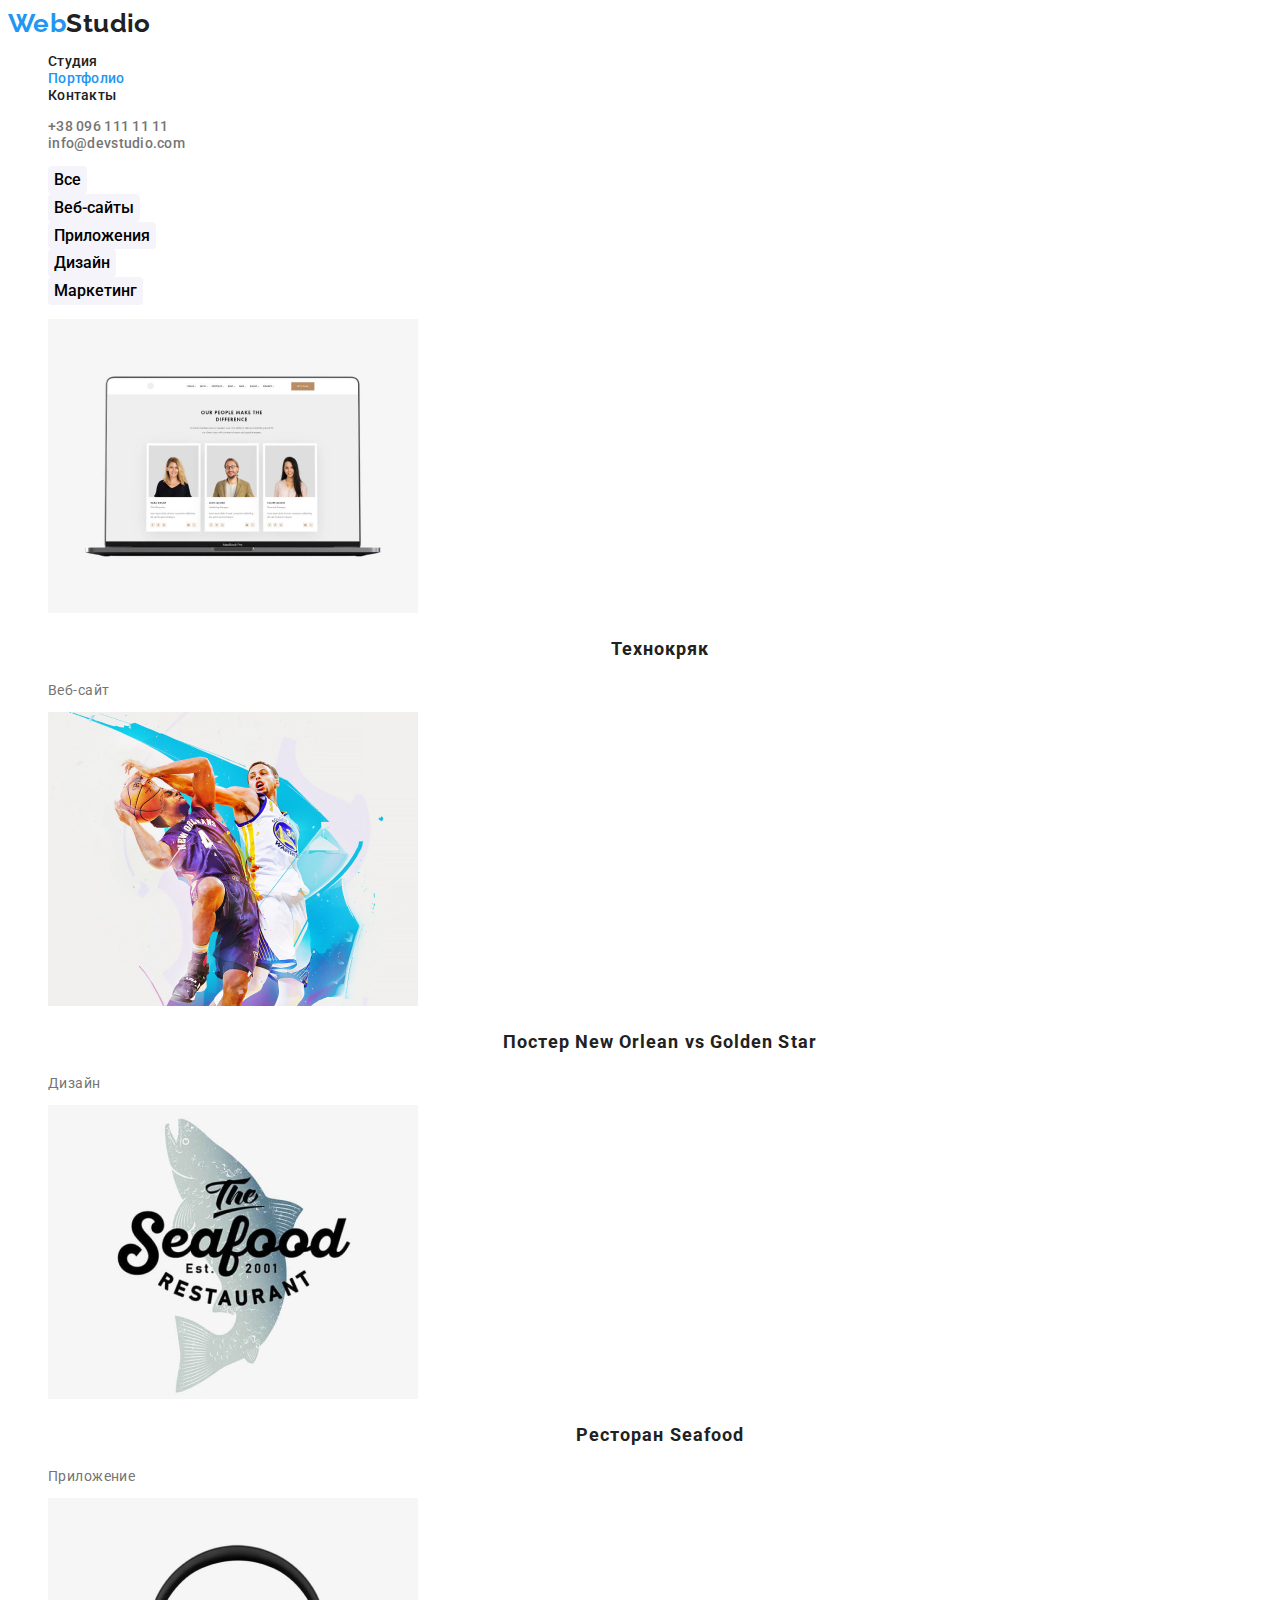
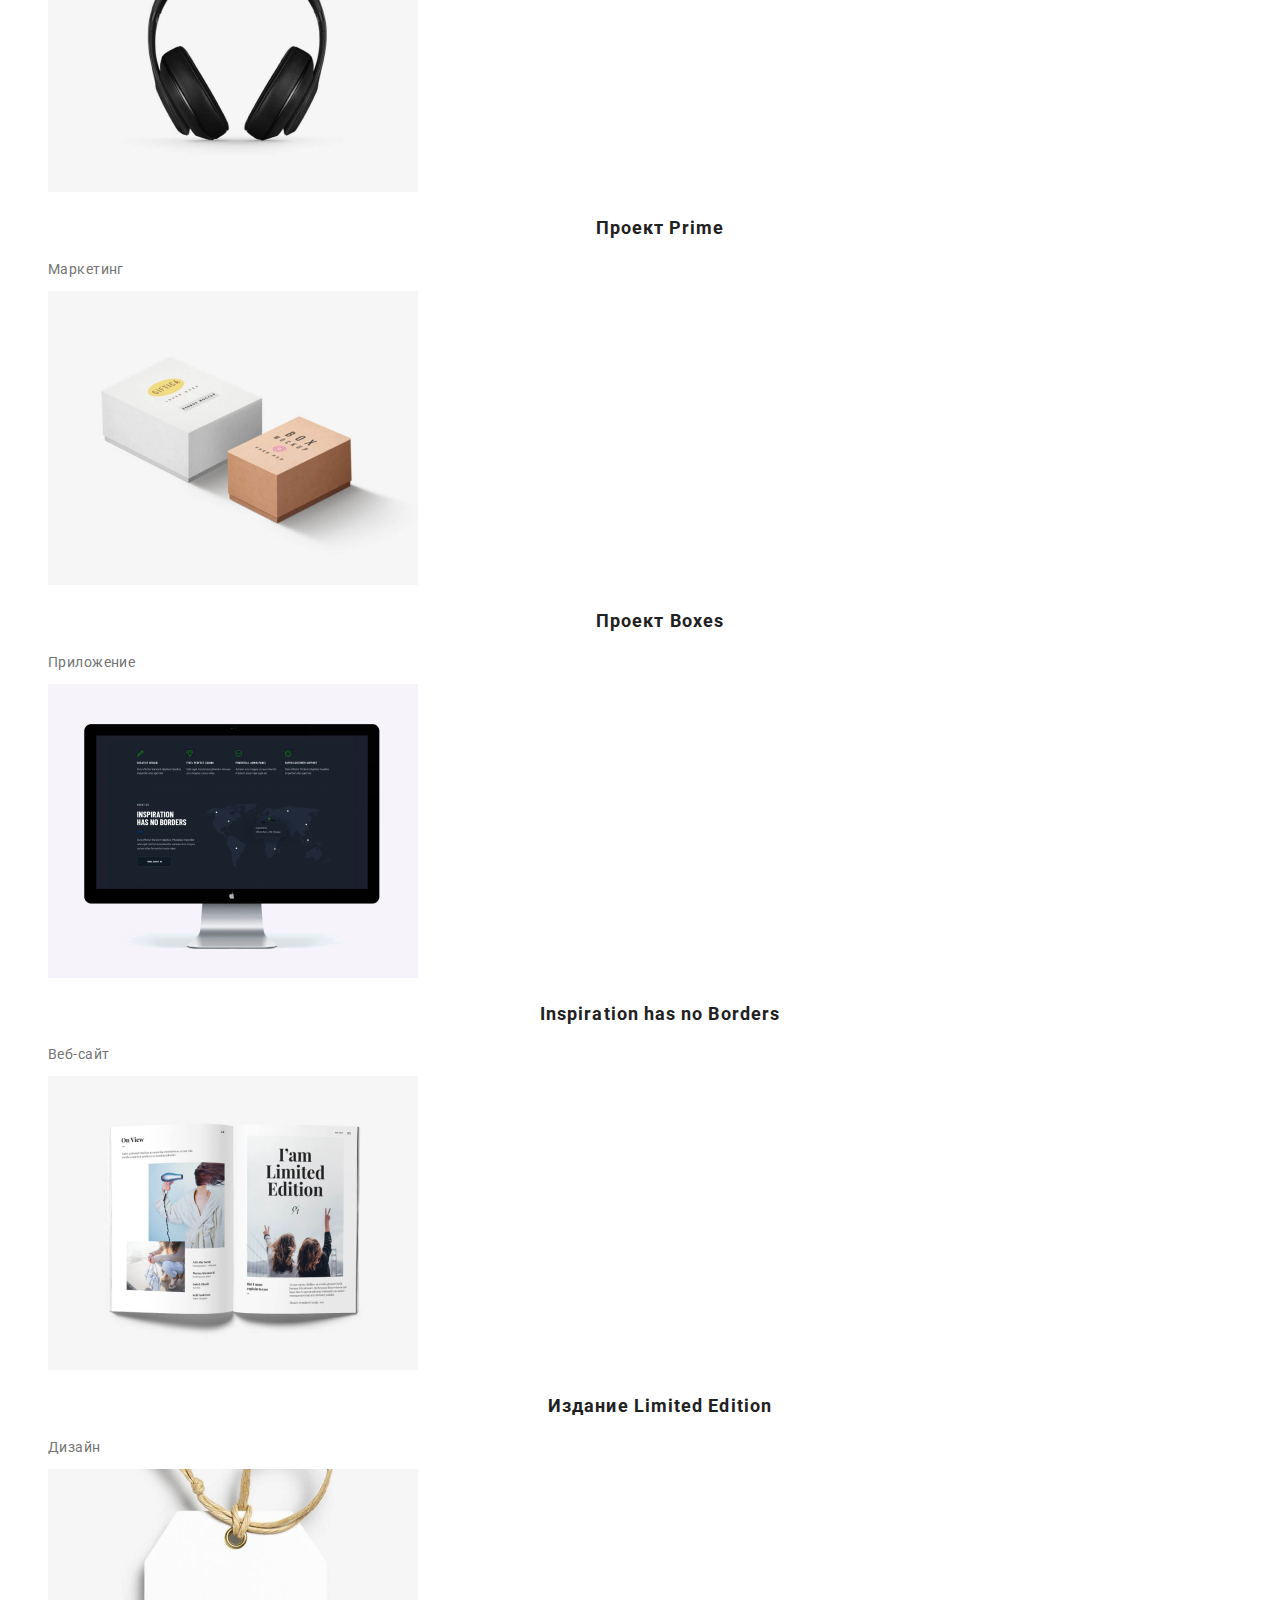
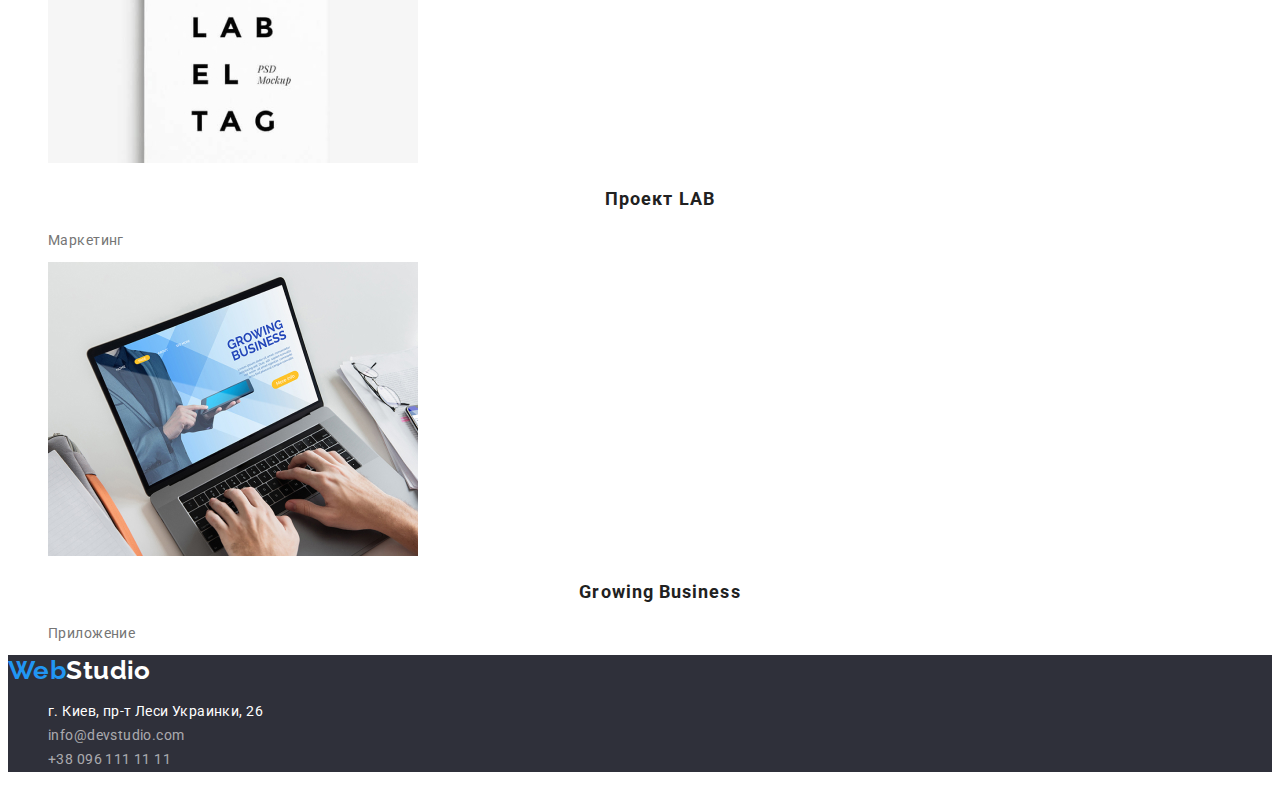
==== portfolio.html @ 49f85896 "предыдущее домашнее задание" ====
<!DOCTYPE html>
<html lang="ru">

<head>
    <meta charset="UTF-8">
    <meta name="viewport" content="width=device-width, initial-scale=1.0">
    <title>WebStudio</title>
    <link rel="stylesheet" href="https://cdnjs.cloudflare.com/ajax/libs/modern-normalize/1.0.0/modern-normalize.min.css"
        integrity="sha512-ISS7cAi1PEhQ8jnbJpJZMd29NlhNj4AWYyLOSp2CE/CsHxTCu+r+t0D2yoJudVrd0/8fTVPUVDzY5Tvli75u/g=="
        crossorigin="anonymous" />
    <link rel="preconnect" href="https://fonts.gstatic.com">
    <link
        href="https://fonts.googleapis.com/css2?family=Raleway:wght@700&family=Roboto:wght@400;500;700;900&display=swap"
        rel="stylesheet">
    <link rel="stylesheet" href="./css/style.css">
  </head>

<body>
    <!-- Шапка сайта  -->
    <header>
        <nav>
            <a class="logo link" href="./index.html"><span class="accent">Web</span>Studio</a>
            <ul class="site-nav list">
                <li><a class="link" href="./index.html">Студия</a></li>
                <li><a class="current link" href="./portfolio.html">Портфолио</a></li>
                <li><a class="link" href="">Контакты</a></li>
            </ul>
        </nav>
        <ul class=" site-nav list contacts">
            <li>
                <a class="link" href="tel:+380961111111">+38 096 111 11 11</a>
            </li>
            <li>
                <a class="link" href="mailto:info@devstudio.com">info@devstudio.com</a>
            </li>
        </ul>
    </header>
    <main>
        <!-- Портфолио -->
        <section>
             <!-- Фильтры -->
            <ul class="list">
                <li><button class="filter" type="button">Все</button></li>
                <li><button class="filter" type="button">Веб-сайты</button></li>
                <li><button class="filter" type="button">Приложения</button></li>
                <li><button class="filter" type="button">Дизайн</button></li>
                <li><button class="filter" type="button">Маркетинг</button></li>
            </ul>

            <!-- <h1>Наши работы</h1> -->
            <ul class="portfolio list">
                <li>
                    <img src="./images/img(1).jpg" alt="Изображение сайта">
                    <h2 class="portfolio title">Технокряк</h2>
                    <p>Веб-сайт</p>
                </li>
                <li>
                    <img src="./images/img(2).jpg" alt="Постер">
                    <h2 class="portfolio title">Постер New Orlean vs Golden Star</h2>
                    <p>Дизайн</p>
                </li>
                <li>
                    <img src="./images/img(3).jpg" alt="Логотип ресторана">
                    <h2 class="portfolio title">Ресторан Seafood</h2>
                    <p>Приложение</p>
                </li>
                <li>
                    <img src="./images/img(4).jpg" alt="Наушники">
                    <h2 class="portfolio title">Проект Prime</h2>
                    <p>Маркетинг</p>
                </li>
                <li>
                    <img src="./images/img(5).jpg" alt="Коробки">
                    <h2 class="portfolio title">Проект Boxes</h2>
                    <p>Приложение</p>
                </li>
                <li>
                    <img src="./images/img(6).jpg" alt="Монитор">
                    <h2 class="portfolio title">Inspiration has no Borders</h2>
                    <p>Веб-сайт</p>
                </li>
                <li>
                    <img src="./images/img(7).jpg" alt="Журнал">
                    <h2 class="portfolio title">Издание Limited Edition</h2>
                    <p>Дизайн</p>
                </li>
                <li>
                    <img src="./images/img(8).jpg" alt="Бирка">
                    <h2 class="portfolio title">Проект LAB</h2>
                    <p>Маркетинг</p>
                </li>
                <li>
                    <img src="./images/img(9).jpg" alt="Ноутбук">
                    <h2 class="portfolio title">Growing Business</h2>
                    <p>Приложение</p>
                </li>
            </ul>
        </section>

    </main>
    <!-- Подвал сайта -->
    <footer class="footer">
        <a class="logo link footer" href="index.html"><span class="accent">Web</span>Studio</a>
        <ul class="footer list contacts">
            <li>
                <address>г. Киев, пр-т Леси Украинки, 26</address>
            </li>
            <li>
                <a class="link" href="mailto:info@devstudio.com">info@devstudio.com</a>
            </li>
            <li>
                <a class="link" href="tel:+380961111111">+38 096 111 11 11</a>
            </li>
        </ul>
    </footer>
</body>

</html>
---- css/style.css ----
:root {
  --primary-text-color: #757575;
  --title-text-color: #212121;
  --accent-color: #2196f3;
  --primary-bg-color: #ffffff;
  --secondary-bg-color: #f5f4fa;
  --accent-bg-color: #2f303a;
  --primary-font-family: 'Roboto', sans-serif;
  --logo-font-family: 'Raleway', sans-serif;
}

body {
  color: var(--primary-text-color);
  background-color: var(--primary-bg-color);
  font-family: var(--primary-font-family);
  font-weight: 400;
  font-size: 14px;
  letter-spacing: 0.03em;
}

h1 {
  font-weight: 900;
  font-size: 44px;
  line-height: 1.36;
  text-align: center;
  letter-spacing: 0.06em;
  text-transform: uppercase;

  color: var(--secondary-bg-color);
}

h2 {
  font-weight: 700;
  font-size: 36px;
  line-height: 1.16;
  text-align: center;
  color: var(--title-text-color);
}

.link {
  text-decoration: none;
}

.list {
  list-style: none;
}

/* logo */

.logo {
  font-family: var(--logo-font-family);
  font-weight: 700;
  font-size: 26px;
  line-height: 1.19;
  color: var(--title-text-color);
}

.accent {
  color: var(--accent-color);
}

/* site-nav */

.site-nav .link {
  font-weight: 500;
  font-size: 14px;
  line-height: 1.14;
  letter-spacing: 0.02em;
  color: var(--title-text-color);
}

.site-nav .link:hover,
.site-nav .link:focus {
  color: var(--accent-color);
}

.current.link {
  color: var(--accent-color);
}

.contacts .link {
  color: inherit;
}

/* hero */

.hero {
  background-color: var(--accent-bg-color);
}

/* button */

.button {
  width: 200px;
  height: 50px;

  font-weight: 700;
  font-size: 16px;
  line-height: 1.87;
  text-align: center;
  align-items: center;
  letter-spacing: 0.06em;
  color: var(--secondary-bg-color);

  background: var(--accent-color);
  box-shadow: 0px 4px 4px rgba(0, 0, 0, 0.15);
  border-radius: 4px;
}

/* features */

.features {
  line-height: 1.71;
}

/* .features .description {
} */

.features .title {
  font-size: inherit;
  font-weight: 700;
  line-height: 1.14;
  text-transform: uppercase;
  color: var(--title-text-color);
}

/* team */

.team {
  background-color: var(--secondary-bg-color);
  font-size: 16px;
  line-height: 1.18;
  text-align: center;
}

.team.title {
  font-weight: 500;
  color: var(--title-text-color);
}

/* footer */

.footer {
  background-color: var(--accent-bg-color);
  color: var(--primary-bg-color);
}

.footer .contacts {
  line-height: 1.71;
  color: rgba(255, 255, 255, 0.6);
}

address {
  font-style: inherit;
  color: var(--primary-bg-color);
}

.filter {
  font-family: Roboto;
  font-weight: 500;
  font-size: 16px;
  line-height: 1.62;
  text-align: center;

  color: var(-title-text-color);

  background-color: var(--secondary-bg-color);
  border-radius: 4px;

  border: none;
}

.filter:hover,
.filter:focus {
  color: var(--primary-bg-color);
  background: var(--accent-color);
}

.portfolio.title {
  font-weight: 700;
  font-size: 18px;
  line-height: 2;
  letter-spacing: 0.06em;
  color: var(--title-text-color);
}

.portfolio.descriotion {
  font-size: 16px;
  line-height: 1.87;
}
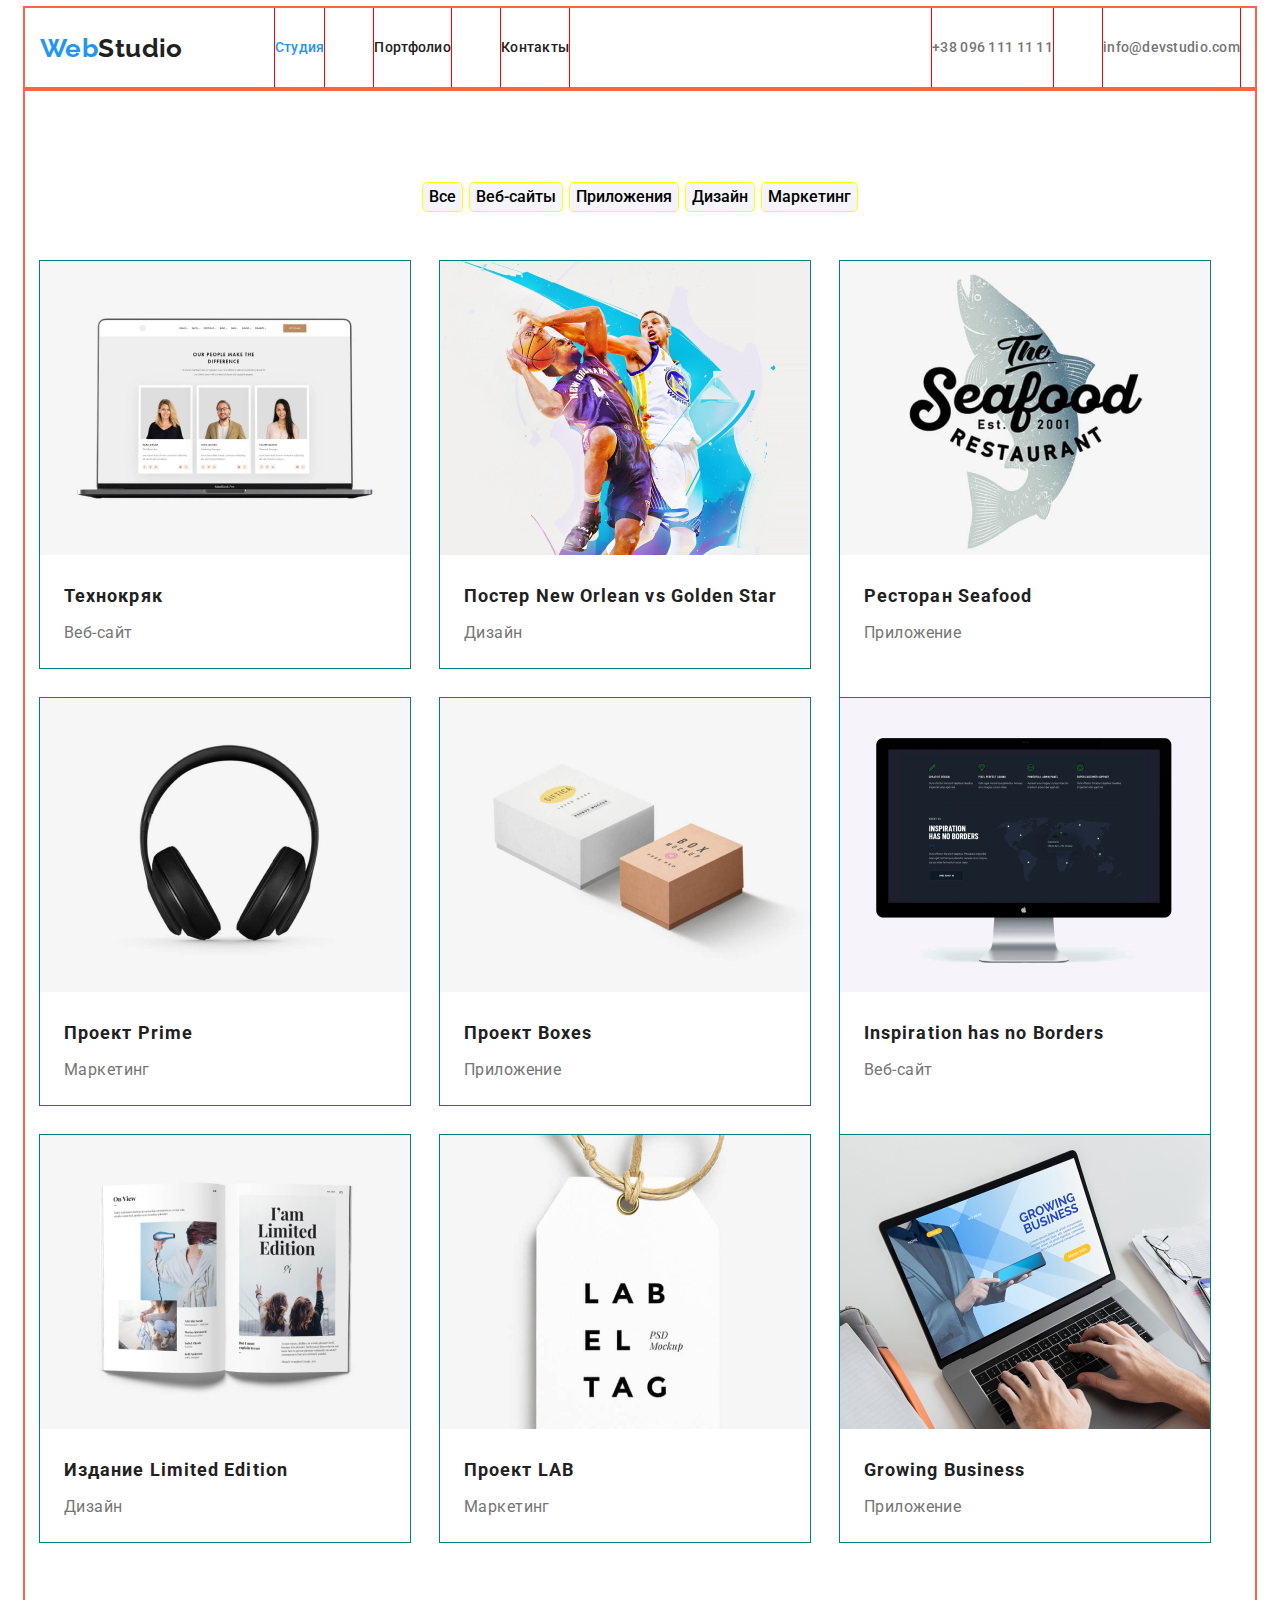
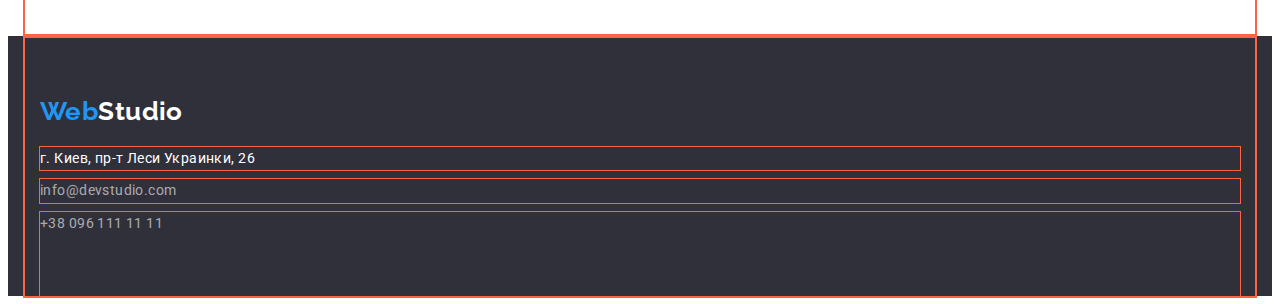
==== commit 9e14b318: "portfolio" ====
--- a/portfolio.html
+++ b/portfolio.html
@@ -17,101 +17,101 @@
 
 <body>
     <!-- Шапка сайта  -->
-    <header>
-        <nav>
+    <header class="header container">
+        <nav class="main-nav">
             <a class="logo link" href="./index.html"><span class="accent">Web</span>Studio</a>
             <ul class="site-nav list">
-                <li><a class="link" href="./index.html">Студия</a></li>
-                <li><a class="current link" href="./portfolio.html">Портфолио</a></li>
-                <li><a class="link" href="">Контакты</a></li>
+                <li class="item"><a class="current link" href="./index.html">Студия</a></li>
+                <li class="item"><a class="link" href="./portfolio.html">Портфолио</a></li>
+                <li class="item"><a class="link" href="">Контакты</a></li>
             </ul>
         </nav>
-        <ul class=" site-nav list contacts">
-            <li>
-                <a class="link" href="tel:+380961111111">+38 096 111 11 11</a>
-            </li>
-            <li>
-                <a class="link" href="mailto:info@devstudio.com">info@devstudio.com</a>
-            </li>
+        <ul class="site-nav list contacts">
+            <li class="item"><a class="link" href="tel:+380961111111">+38 096 111 11 11</a></li>
+            <li class="item"><a class="link" href="mailto:info@devstudio.com">info@devstudio.com</a></li>
         </ul>
     </header>
     <main>
         <!-- Портфолио -->
         <section>
-             <!-- Фильтры -->
-            <ul class="list">
-                <li><button class="filter" type="button">Все</button></li>
-                <li><button class="filter" type="button">Веб-сайты</button></li>
-                <li><button class="filter" type="button">Приложения</button></li>
-                <li><button class="filter" type="button">Дизайн</button></li>
-                <li><button class="filter" type="button">Маркетинг</button></li>
-            </ul>
-
-            <!-- <h1>Наши работы</h1> -->
-            <ul class="portfolio list">
-                <li>
-                    <img src="./images/img(1).jpg" alt="Изображение сайта">
-                    <h2 class="portfolio title">Технокряк</h2>
-                    <p>Веб-сайт</p>
-                </li>
-                <li>
-                    <img src="./images/img(2).jpg" alt="Постер">
-                    <h2 class="portfolio title">Постер New Orlean vs Golden Star</h2>
-                    <p>Дизайн</p>
-                </li>
-                <li>
-                    <img src="./images/img(3).jpg" alt="Логотип ресторана">
-                    <h2 class="portfolio title">Ресторан Seafood</h2>
-                    <p>Приложение</p>
-                </li>
-                <li>
-                    <img src="./images/img(4).jpg" alt="Наушники">
-                    <h2 class="portfolio title">Проект Prime</h2>
-                    <p>Маркетинг</p>
-                </li>
-                <li>
-                    <img src="./images/img(5).jpg" alt="Коробки">
-                    <h2 class="portfolio title">Проект Boxes</h2>
-                    <p>Приложение</p>
-                </li>
-                <li>
-                    <img src="./images/img(6).jpg" alt="Монитор">
-                    <h2 class="portfolio title">Inspiration has no Borders</h2>
-                    <p>Веб-сайт</p>
-                </li>
-                <li>
-                    <img src="./images/img(7).jpg" alt="Журнал">
-                    <h2 class="portfolio title">Издание Limited Edition</h2>
-                    <p>Дизайн</p>
-                </li>
-                <li>
-                    <img src="./images/img(8).jpg" alt="Бирка">
-                    <h2 class="portfolio title">Проект LAB</h2>
-                    <p>Маркетинг</p>
-                </li>
-                <li>
-                    <img src="./images/img(9).jpg" alt="Ноутбук">
-                    <h2 class="portfolio title">Growing Business</h2>
-                    <p>Приложение</p>
-                </li>
-            </ul>
+            <div class="container">
+                <!-- Фильтры -->
+                <ul class="filter list">
+                    <li><button class="filter-btn" type="button">Все</button></li>
+                    <li><button class="filter-btn" type="button">Веб-сайты</button></li>
+                    <li><button class="filter-btn" type="button">Приложения</button></li>
+                    <li><button class="filter-btn" type="button">Дизайн</button></li>
+                    <li><button class="filter-btn" type="button">Маркетинг</button></li>
+                </ul>
+            
+                <h1 class="visually-hidden">Наши работы</h1>
+                <ul class="portfolio list">
+                    <li class="item">
+                        <img src="./images/img(1).jpg" alt="Изображение сайта">
+                        <h2 class="title">Технокряк</h2>
+                        <p class="descriotion">Веб-сайт</p>
+                    </li>
+                    <li class="item">
+                        <img src="./images/img(2).jpg" alt="Постер">
+                        <h2 class="title">Постер New Orlean vs Golden Star</h2>
+                        <p class="descriotion">Дизайн</p>
+                    </li>
+                    <li class="item">
+                        <img src="./images/img(3).jpg" alt="Логотип ресторана">
+                        <h2 class="title">Ресторан Seafood</h2>
+                        <p class="descriotion">Приложение</p>
+                    </li>
+                    <li class="item">
+                        <img src="./images/img(4).jpg" alt="Наушники">
+                        <h2 class="title">Проект Prime</h2>
+                        <p class="descriotion">Маркетинг</p>
+                    </li>
+                    <li class="item">
+                        <img src="./images/img(5).jpg" alt="Коробки">
+                        <h2 class="title">Проект Boxes</h2>
+                        <p class="descriotion">Приложение</p>
+                    </li>
+                    <li class="item">
+                        <img src="./images/img(6).jpg" alt="Монитор">
+                        <h2 class="title">Inspiration has no Borders</h2>
+                        <p class="descriotion">Веб-сайт</p>
+                    </li>
+                    <li class="item">
+                        <img src="./images/img(7).jpg" alt="Журнал">
+                        <h2 class="title">Издание Limited Edition</h2>
+                        <p class="descriotion">Дизайн</p>
+                    </li>
+                    <li class="item">
+                        <img src="./images/img(8).jpg" alt="Бирка">
+                        <h2 class="title">Проект LAB</h2>
+                        <p class="descriotion">Маркетинг</p>
+                    </li>
+                    <li class="item">
+                        <img src="./images/img(9).jpg" alt="Ноутбук">
+                        <h2 class="title">Growing Business</h2>
+                        <p class="descriotion">Приложение</p>
+                    </li>
+                </ul>
+            </div>
         </section>
 
     </main>
     <!-- Подвал сайта -->
     <footer class="footer">
-        <a class="logo link footer" href="index.html"><span class="accent">Web</span>Studio</a>
-        <ul class="footer list contacts">
-            <li>
-                <address>г. Киев, пр-т Леси Украинки, 26</address>
-            </li>
-            <li>
-                <a class="link" href="mailto:info@devstudio.com">info@devstudio.com</a>
-            </li>
-            <li>
-                <a class="link" href="tel:+380961111111">+38 096 111 11 11</a>
-            </li>
-        </ul>
+        <div class="container">
+            <a class="logo link footer" href="./index.html"><span class="accent">Web</span>Studio</a>
+            <ul class="footer list contacts">
+                <li>
+                    <address>г. Киев, пр-т Леси Украинки, 26</address>
+                </li>
+                <li>
+                    <a class="link" href="mailto:info@devstudio.com">info@devstudio.com</a>
+                </li>
+                <li>
+                    <a class="link" href="tel:+380961111111">+38 096 111 11 11</a>
+                </li>
+            </ul>
+        </div>
     </footer>
 </body>
 
--- a/css/style.css
+++ b/css/style.css
@@ -19,6 +19,7 @@
 }
 
 h1 {
+  margin: 0px;
   font-weight: 900;
   font-size: 44px;
   line-height: 1.36;
@@ -30,6 +31,7 @@
 }
 
 h2 {
+  margin: 0px;
   font-weight: 700;
   font-size: 36px;
   line-height: 1.16;
@@ -37,17 +39,41 @@
   color: var(--title-text-color);
 }
 
+h3 {
+  margin: 0px;
+}
+
 .link {
   text-decoration: none;
 }
 
 .list {
   list-style: none;
+  padding: 0px;
+  margin: 0px;
+}
+
+.visually-hidden {
+  position: absolute;
+  clip: rect(0 0 0 0);
+  width: 1px;
+  height: 1px;
+  margin: -1px;
+}
+
+.container {
+  margin-left: auto;
+  margin-right: auto;
+  width: 1200px;
+  padding-left: 15px;
+  padding-right: 15px;
+  outline: 2px solid tomato;
 }
 
 /* logo */
 
 .logo {
+  margin-right: 92px;
   font-family: var(--logo-font-family);
   font-weight: 700;
   font-size: 26px;
@@ -60,13 +86,41 @@
 }
 
 /* site-nav */
+.header {
+  display: flex;
+  border-bottom: 1px solid #ececec;
+}
+
+.main-nav {
+  display: flex;
+  align-items: center;
+}
+
+.site-nav {
+  display: flex;
+}
+
+.site-nav .item {
+  outline: 1px solid red;
+}
+
+.site-nav .item:not(:last-child) {
+  margin-right: 50px;
+}
 
 .site-nav .link {
+  display: block;
+  padding-top: 32px;
+  padding-bottom: 32px;
+
+  color: var(--title-text-color);
+
   font-weight: 500;
   font-size: 14px;
   line-height: 1.14;
   letter-spacing: 0.02em;
-  color: var(--title-text-color);
+
+  cursor: pointer;
 }
 
 .site-nav .link:hover,
@@ -82,10 +136,25 @@
   color: inherit;
 }
 
+.site-nav.contacts {
+  display: flex;
+  margin-left: auto;
+}
+
 /* hero */
 
 .hero {
   background-color: var(--accent-bg-color);
+  height: 600px;
+}
+
+.hero-title {
+  padding-top: 200px;
+}
+
+.hero.button {
+  display: block;
+  margin: 30px auto 200px;
 }
 
 /* button */
@@ -113,15 +182,46 @@
   line-height: 1.71;
 }
 
-/* .features .description {
-} */
+.features.container {
+  display: flex;
+  align-items: center;
+}
+
+.features.list:not(:last-child) {
+  margin-right: 30px;
+  outline: red 1px solid;
+}
+
+.features.list {
+  outline: red 1px solid;
+}
 
 .features .title {
+  margin-top: 94px;
+  margin-bottom: 10px;
   font-size: inherit;
   font-weight: 700;
   line-height: 1.14;
   text-transform: uppercase;
   color: var(--title-text-color);
+}
+
+.features .description {
+  margin-top: 0px;
+  margin-bottom: 94px;
+}
+
+/* work */
+
+.work {
+  margin-top: 50px;
+  display: flex;
+}
+
+.work.item {
+  margin-left: auto;
+  margin-right: 30px;
+  margin-bottom: 94px;
 }
 
 /* team */
@@ -133,9 +233,39 @@
   text-align: center;
 }
 
-.team.title {
+.team-heading {
+  padding-top: 94px;
+  margin-bottom: 50px;
+}
+
+.team.list {
+  display: flex;
+}
+
+.team-item {
+  margin-bottom: 94px;
+  margin-left: auto;
+  background-color: var(--primary-bg-color);
+  box-shadow: 0px 1px 3px rgba(0, 0, 0, 0.12), 0px 1px 1px rgba(0, 0, 0, 0.14),
+    0px 2px 1px rgba(0, 0, 0, 0.2);
+  border-radius: 0px 0px 4px 4px;
+}
+
+.team-item:not(:last-child) {
+  margin-left: auto;
+  margin-right: 30px;
+}
+
+.team-title {
+  outline: red 1px solid;
+  margin-top: 30px;
+  background-color: transparent;
   font-weight: 500;
   color: var(--title-text-color);
+}
+
+.team-description {
+  margin: 10px auto 30px;
 }
 
 /* footer */
@@ -145,9 +275,25 @@
   color: var(--primary-bg-color);
 }
 
-.footer .contacts {
+.logo.footer {
+  display: block;
+  padding-top: 60px;
+}
+
+.footer.contacts {
+  margin-top: 20px;
   line-height: 1.71;
   color: rgba(255, 255, 255, 0.6);
+}
+
+.footer.contacts > li:not(:last-child) {
+  outline: solid 1px tomato;
+  margin-bottom: 9px;
+}
+
+.footer.contacts > li:last-child {
+  outline: solid 1px tomato;
+  padding-bottom: 60px;
 }
 
 address {
@@ -155,7 +301,21 @@
   color: var(--primary-bg-color);
 }
 
-.filter {
+/* filters */
+
+.filter.list {
+  padding-top: 94px;
+  display: flex;
+  justify-content: center;
+}
+
+.filter.list > li:not(:last-child) {
+  margin-right: 8px;
+}
+
+.filter-btn {
+  outline: solid 1px yellow;
+  margin-left: auto;
   font-family: Roboto;
   font-weight: 500;
   font-size: 16px;
@@ -170,13 +330,37 @@
   border: none;
 }
 
-.filter:hover,
-.filter:focus {
+.filter-btn:hover,
+.filter-btn:focus {
   color: var(--primary-bg-color);
   background: var(--accent-color);
-}
-
-.portfolio.title {
+  border: none;
+}
+
+.portfolio.list {
+  margin-top: 50px;
+  display: flex;
+  flex-wrap: wrap;
+}
+
+.portfolio .item {
+  outline: teal 1px solid;
+  margin-right: 30px;
+  margin-bottom: 30px;
+}
+
+.portfolio .item:nth-child(3n) {
+  margin: 0px;
+}
+
+.portfolio .item:nth-last-child(-n + 3) {
+  margin-bottom: 94px;
+}
+
+.portfolio .title {
+  margin-left: 24px;
+  margin-top: 20px;
+  text-align: left;
   font-weight: 700;
   font-size: 18px;
   line-height: 2;
@@ -184,7 +368,10 @@
   color: var(--title-text-color);
 }
 
-.portfolio.descriotion {
+.portfolio .descriotion {
+  margin-left: 24px;
+  margin-top: 4px;
+  margin-bottom: 20px;
   font-size: 16px;
   line-height: 1.87;
 }
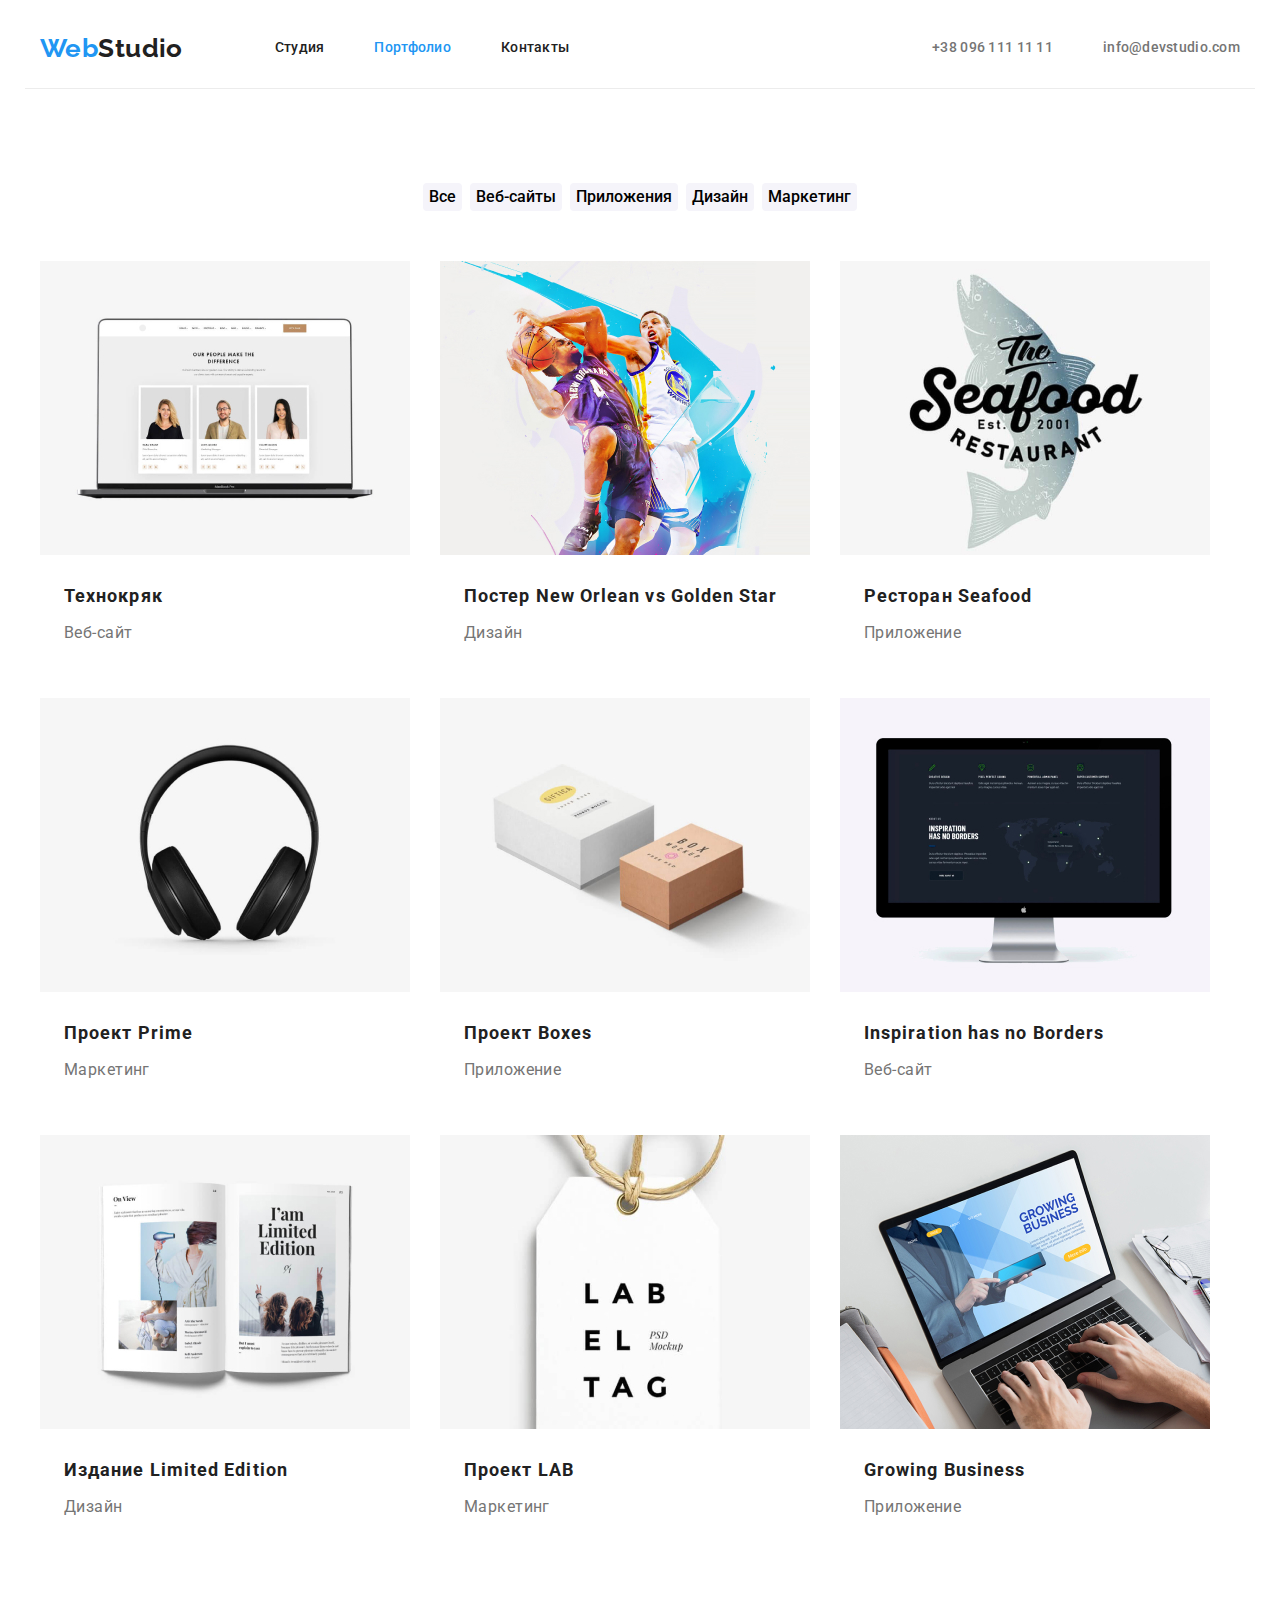
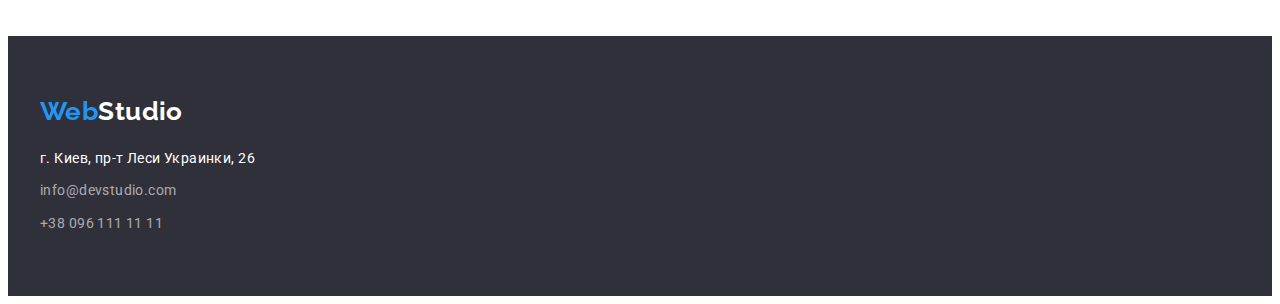
==== commit b0bdf6e0: "cursor & outline" ====
--- a/portfolio.html
+++ b/portfolio.html
@@ -21,8 +21,8 @@
         <nav class="main-nav">
             <a class="logo link" href="./index.html"><span class="accent">Web</span>Studio</a>
             <ul class="site-nav list">
-                <li class="item"><a class="current link" href="./index.html">Студия</a></li>
-                <li class="item"><a class="link" href="./portfolio.html">Портфолио</a></li>
+                <li class="item"><a class="link" href="./index.html">Студия</a></li>
+                <li class="item"><a class="current link" href="./portfolio.html">Портфолио</a></li>
                 <li class="item"><a class="link" href="">Контакты</a></li>
             </ul>
         </nav>
--- a/css/style.css
+++ b/css/style.css
@@ -67,7 +67,6 @@
   width: 1200px;
   padding-left: 15px;
   padding-right: 15px;
-  outline: 2px solid tomato;
 }
 
 /* logo */
@@ -98,10 +97,6 @@
 
 .site-nav {
   display: flex;
-}
-
-.site-nav .item {
-  outline: 1px solid red;
 }
 
 .site-nav .item:not(:last-child) {
@@ -174,6 +169,8 @@
   background: var(--accent-color);
   box-shadow: 0px 4px 4px rgba(0, 0, 0, 0.15);
   border-radius: 4px;
+
+  cursor: pointer;
 }
 
 /* features */
@@ -189,11 +186,6 @@
 
 .features.list:not(:last-child) {
   margin-right: 30px;
-  outline: red 1px solid;
-}
-
-.features.list {
-  outline: red 1px solid;
 }
 
 .features .title {
@@ -257,7 +249,6 @@
 }
 
 .team-title {
-  outline: red 1px solid;
   margin-top: 30px;
   background-color: transparent;
   font-weight: 500;
@@ -287,12 +278,10 @@
 }
 
 .footer.contacts > li:not(:last-child) {
-  outline: solid 1px tomato;
   margin-bottom: 9px;
 }
 
 .footer.contacts > li:last-child {
-  outline: solid 1px tomato;
   padding-bottom: 60px;
 }
 
@@ -314,7 +303,6 @@
 }
 
 .filter-btn {
-  outline: solid 1px yellow;
   margin-left: auto;
   font-family: Roboto;
   font-weight: 500;
@@ -328,6 +316,8 @@
   border-radius: 4px;
 
   border: none;
+
+  cursor: pointer;
 }
 
 .filter-btn:hover,
@@ -344,7 +334,6 @@
 }
 
 .portfolio .item {
-  outline: teal 1px solid;
   margin-right: 30px;
   margin-bottom: 30px;
 }
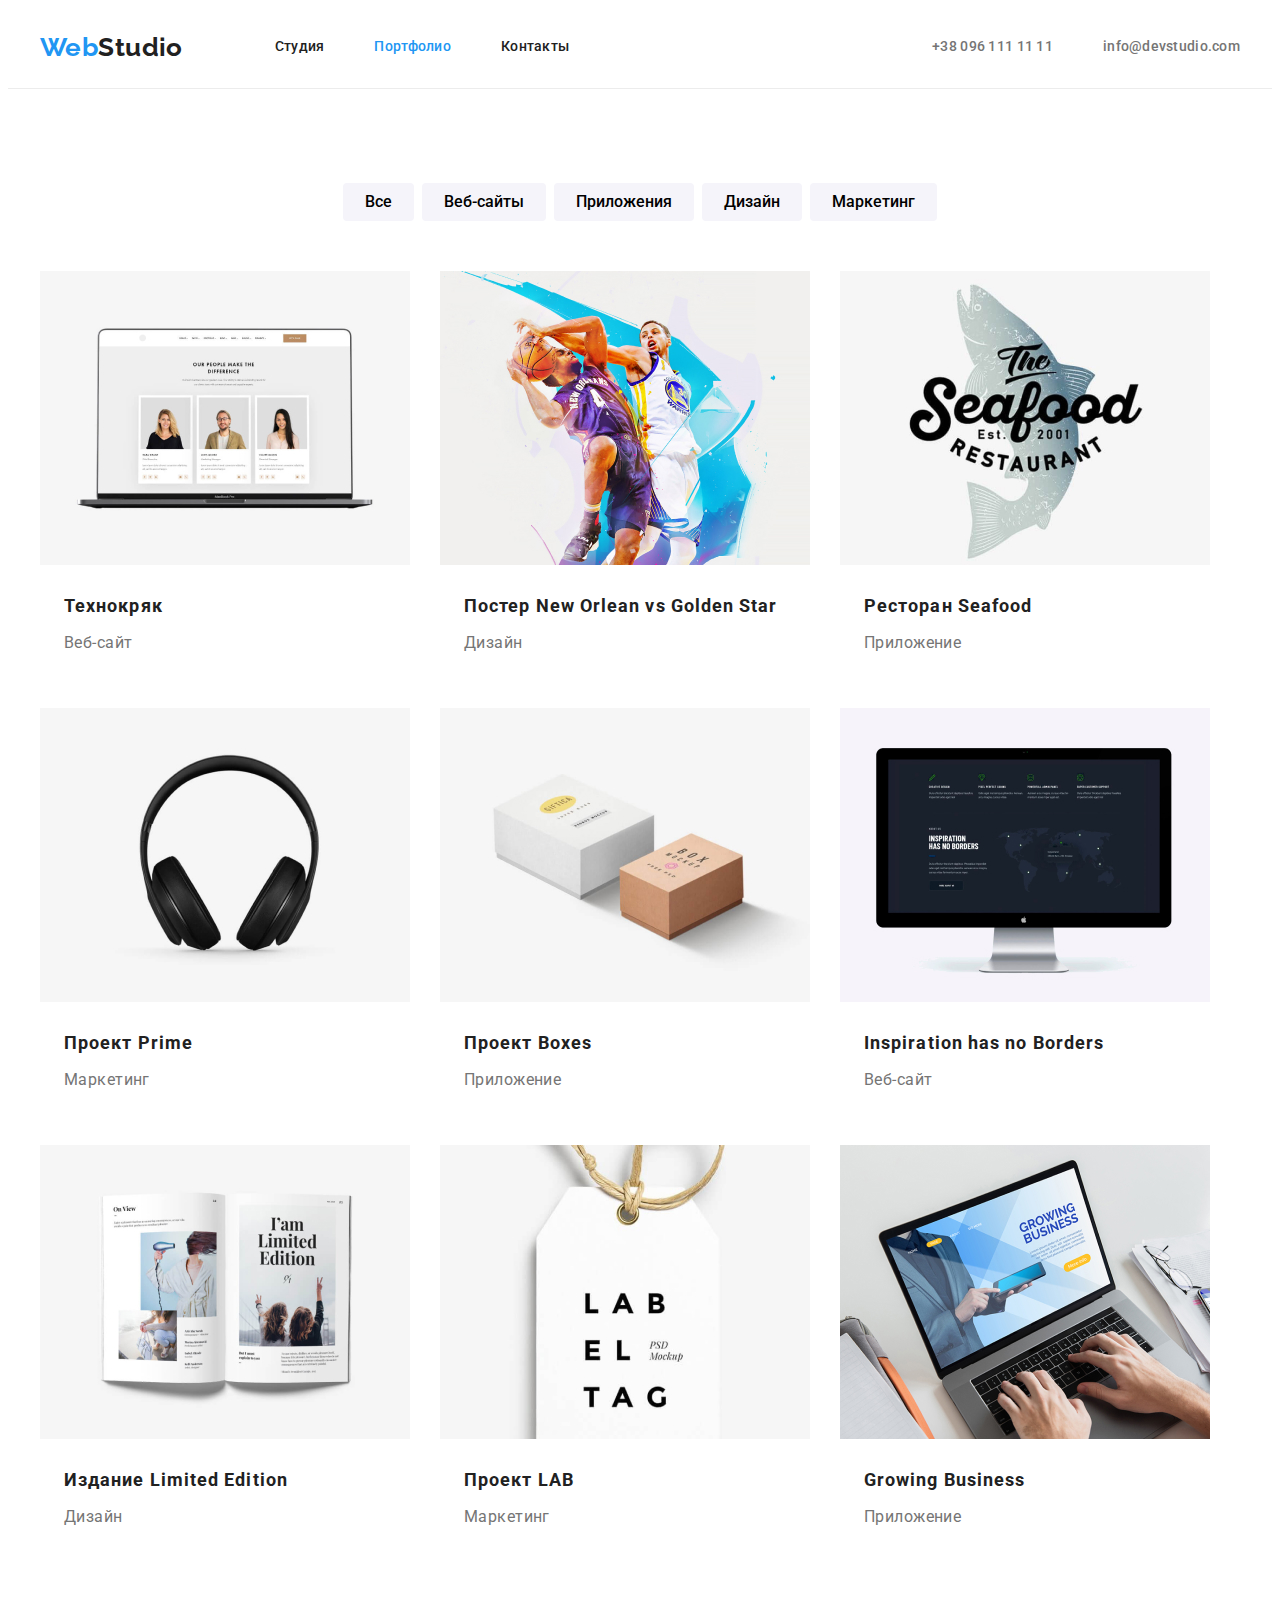
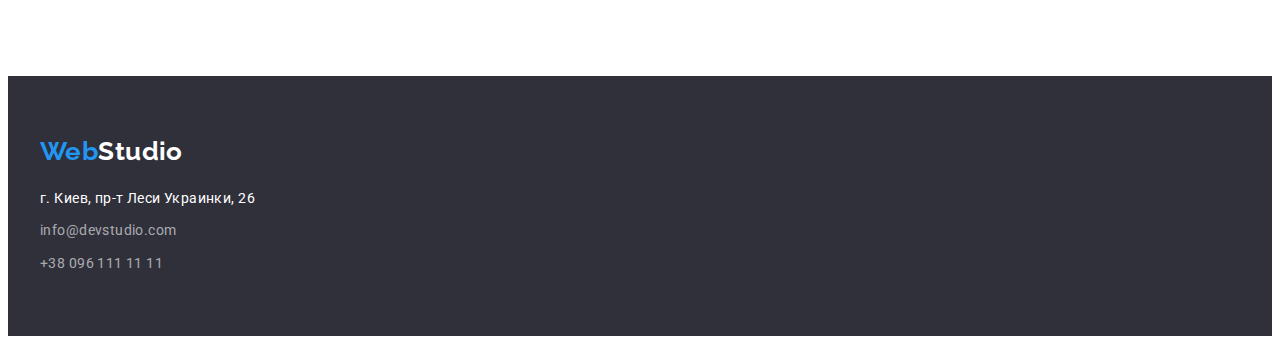
==== commit 2ffbdc27: "portfolio fixed" ====
--- a/portfolio.html
+++ b/portfolio.html
@@ -17,7 +17,8 @@
 
 <body>
     <!-- Шапка сайта  -->
-    <header class="header container">
+    <header class="header">
+        <div class="container">
         <nav class="main-nav">
             <a class="logo link" href="./index.html"><span class="accent">Web</span>Studio</a>
             <ul class="site-nav list">
@@ -30,10 +31,11 @@
             <li class="item"><a class="link" href="tel:+380961111111">+38 096 111 11 11</a></li>
             <li class="item"><a class="link" href="mailto:info@devstudio.com">info@devstudio.com</a></li>
         </ul>
+        </div>
     </header>
     <main>
         <!-- Портфолио -->
-        <section>
+        <section class="portfolio-section">
             <div class="container">
                 <!-- Фильтры -->
                 <ul class="filter list">
@@ -48,48 +50,66 @@
                 <ul class="portfolio list">
                     <li class="item">
                         <img src="./images/img(1).jpg" alt="Изображение сайта">
-                        <h2 class="title">Технокряк</h2>
-                        <p class="descriotion">Веб-сайт</p>
+                        <div class="project">
+                            <h2 class="title">Технокряк</h2>
+                            <p class="descriotion">Веб-сайт</p>
+                        </div>
                     </li>
                     <li class="item">
                         <img src="./images/img(2).jpg" alt="Постер">
-                        <h2 class="title">Постер New Orlean vs Golden Star</h2>
-                        <p class="descriotion">Дизайн</p>
+                        <div class="project">
+                            <h2 class="title">Постер New Orlean vs Golden Star</h2>
+                            <p class="descriotion">Дизайн</p>
+                        </div>
                     </li>
                     <li class="item">
                         <img src="./images/img(3).jpg" alt="Логотип ресторана">
-                        <h2 class="title">Ресторан Seafood</h2>
-                        <p class="descriotion">Приложение</p>
+                        <div class="project">
+                            <h2 class="title">Ресторан Seafood</h2>
+                            <p class="descriotion">Приложение</p>
+                        </div>
                     </li>
                     <li class="item">
                         <img src="./images/img(4).jpg" alt="Наушники">
-                        <h2 class="title">Проект Prime</h2>
-                        <p class="descriotion">Маркетинг</p>
+                        <div class="project">
+                            <h2 class="title">Проект Prime</h2>
+                            <p class="descriotion">Маркетинг</p>
+                        </div>
                     </li>
                     <li class="item">
                         <img src="./images/img(5).jpg" alt="Коробки">
-                        <h2 class="title">Проект Boxes</h2>
-                        <p class="descriotion">Приложение</p>
+                        <div class="project">
+                            <h2 class="title">Проект Boxes</h2>
+                            <p class="descriotion">Приложение</p>
+                        </div>
                     </li>
                     <li class="item">
                         <img src="./images/img(6).jpg" alt="Монитор">
-                        <h2 class="title">Inspiration has no Borders</h2>
-                        <p class="descriotion">Веб-сайт</p>
+                        <div class="project">
+                            <h2 class="title">Inspiration has no Borders</h2>
+                            <p class="descriotion">Веб-сайт</p>
+                        </div>
                     </li>
                     <li class="item">
                         <img src="./images/img(7).jpg" alt="Журнал">
-                        <h2 class="title">Издание Limited Edition</h2>
-                        <p class="descriotion">Дизайн</p>
+                        <div class="project">
+                            <h2 class="title">Издание Limited Edition</h2>
+                            <p class="descriotion">Дизайн</p>
+                        </div>                       
                     </li>
                     <li class="item">
                         <img src="./images/img(8).jpg" alt="Бирка">
-                        <h2 class="title">Проект LAB</h2>
-                        <p class="descriotion">Маркетинг</p>
+                        <div class="project">
+                            <h2 class="title">Проект LAB</h2>
+                            <p class="descriotion">Маркетинг</p>
+                        </div>                       
                     </li>
                     <li class="item">
                         <img src="./images/img(9).jpg" alt="Ноутбук">
-                        <h2 class="title">Growing Business</h2>
-                        <p class="descriotion">Приложение</p>
+                        <div class="project">
+                            <h2 class="title">Growing Business</h2>
+                            <p class="descriotion">Приложение</p>
+                        </div>                       
                     </li>
                 </ul>
             </div>
@@ -97,7 +117,7 @@
 
     </main>
     <!-- Подвал сайта -->
-    <footer class="footer">
+    <footer class="footer indent">
         <div class="container">
             <a class="logo link footer" href="./index.html"><span class="accent">Web</span>Studio</a>
             <ul class="footer list contacts">
--- a/css/style.css
+++ b/css/style.css
@@ -86,8 +86,14 @@
 
 /* site-nav */
 .header {
-  display: flex;
+  padding-top: 24px;
+  padding-bottom: 25px;
   border-bottom: 1px solid #ececec;
+}
+
+.header .container {
+  display: flex;
+  align-items: center;
 }
 
 .main-nav {
@@ -105,8 +111,6 @@
 
 .site-nav .link {
   display: block;
-  padding-top: 32px;
-  padding-bottom: 32px;
 
   color: var(--title-text-color);
 
@@ -266,9 +270,13 @@
   color: var(--primary-bg-color);
 }
 
+.footer.indent {
+  padding-top: 60px;
+  padding-bottom: 60px;
+}
+
 .logo.footer {
   display: block;
-  padding-top: 60px;
 }
 
 .footer.contacts {
@@ -282,7 +290,7 @@
 }
 
 .footer.contacts > li:last-child {
-  padding-bottom: 60px;
+  /* padding-bottom: 60px; */
 }
 
 address {
@@ -290,10 +298,16 @@
   color: var(--primary-bg-color);
 }
 
+/* portfolio */
+
+.portfolio-section {
+  padding-top: 94px;
+  padding-bottom: 94px;
+}
+
 /* filters */
 
 .filter.list {
-  padding-top: 94px;
   display: flex;
   justify-content: center;
 }
@@ -303,6 +317,7 @@
 }
 
 .filter-btn {
+  padding: 6px 22px;
   margin-left: auto;
   font-family: Roboto;
   font-weight: 500;
@@ -343,12 +358,13 @@
 }
 
 .portfolio .item:nth-last-child(-n + 3) {
-  margin-bottom: 94px;
+}
+
+.project {
+  margin: 20px 24px;
 }
 
 .portfolio .title {
-  margin-left: 24px;
-  margin-top: 20px;
   text-align: left;
   font-weight: 700;
   font-size: 18px;
@@ -358,9 +374,8 @@
 }
 
 .portfolio .descriotion {
-  margin-left: 24px;
   margin-top: 4px;
-  margin-bottom: 20px;
+  margin-bottom: 0px;
   font-size: 16px;
   line-height: 1.87;
 }
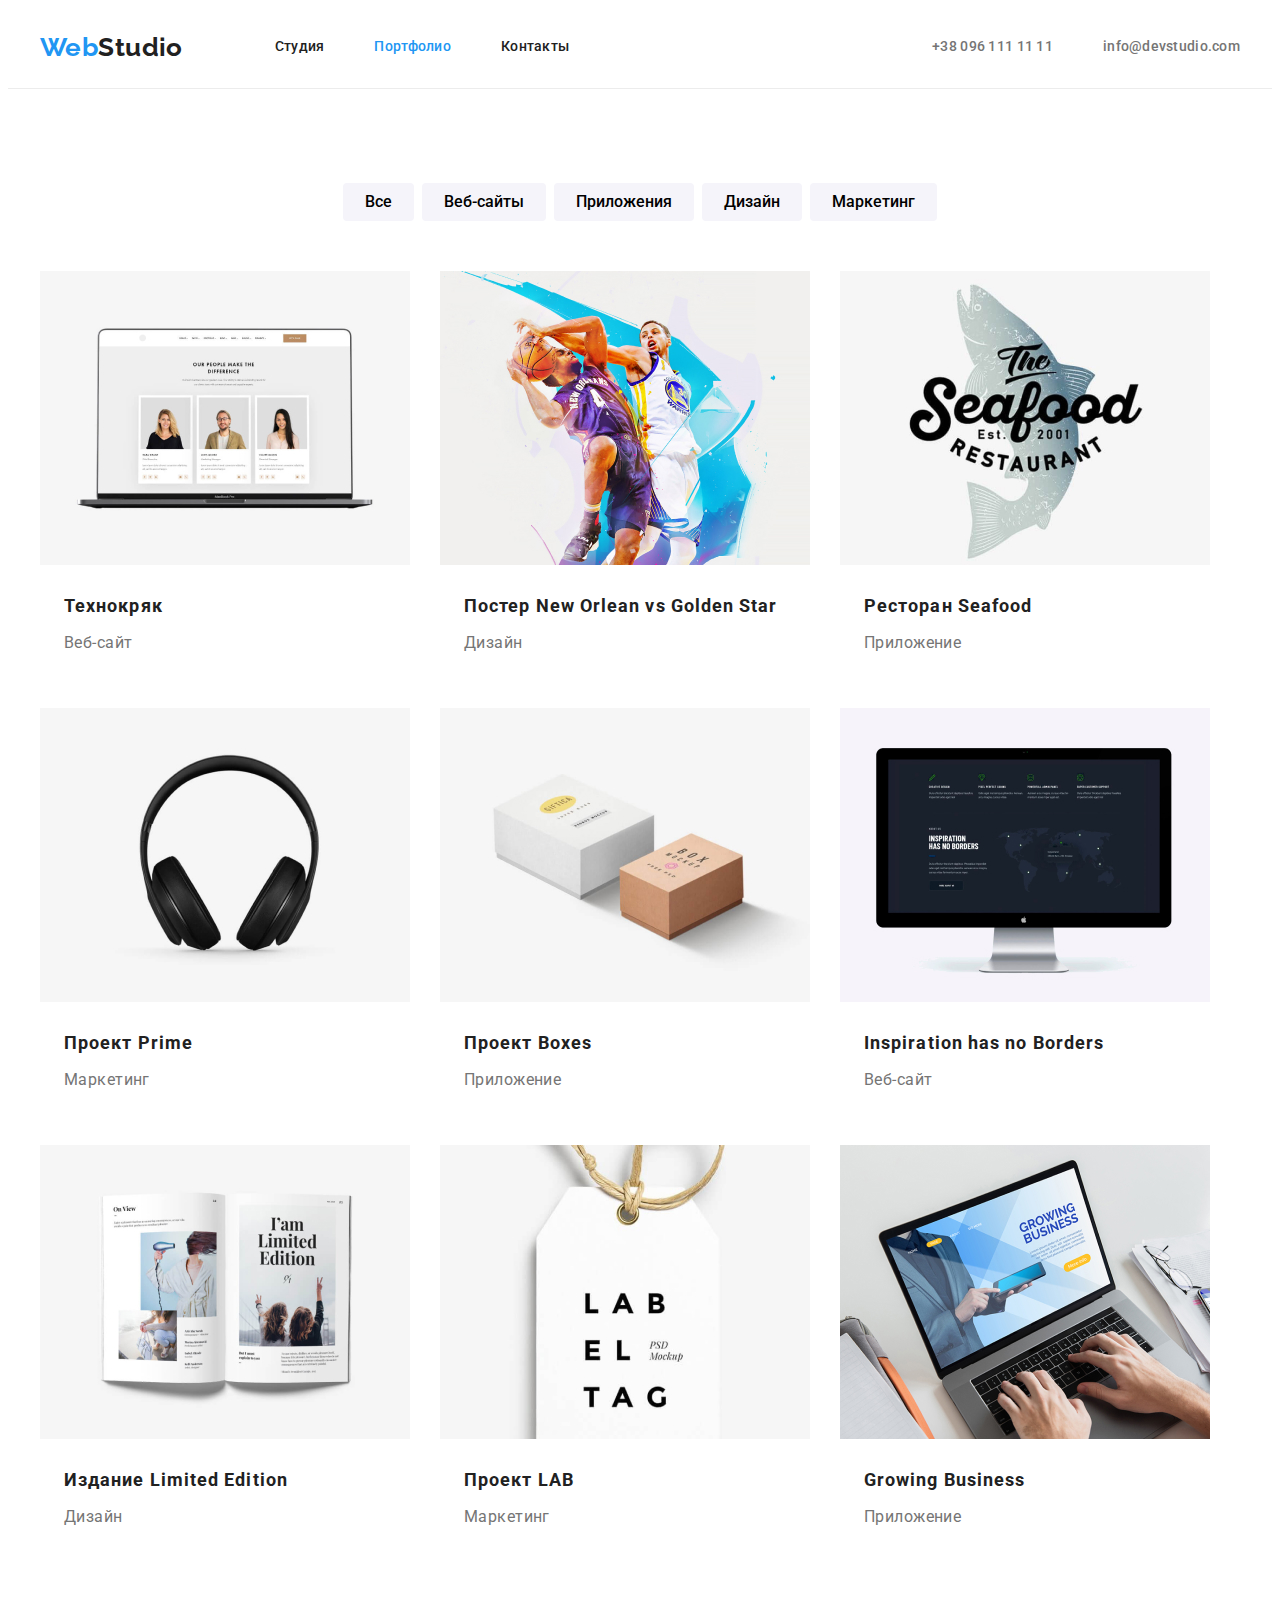
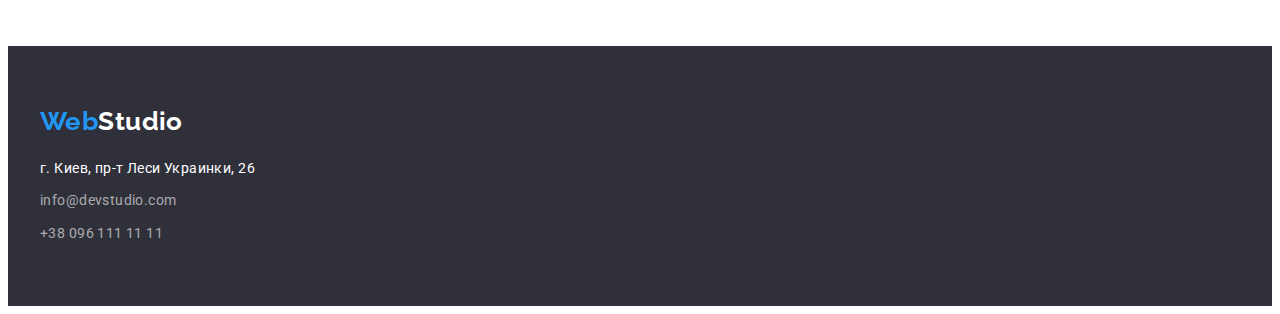
==== commit 005240de: "class section" ====
--- a/portfolio.html
+++ b/portfolio.html
@@ -35,7 +35,7 @@
     </header>
     <main>
         <!-- Портфолио -->
-        <section class="portfolio-section">
+        <section class="portfolio section">
             <div class="container">
                 <!-- Фильтры -->
                 <ul class="filter list">
--- a/css/style.css
+++ b/css/style.css
@@ -43,6 +43,10 @@
   margin: 0px;
 }
 
+p {
+  margin: 0px;
+}
+
 .link {
   text-decoration: none;
 }
@@ -144,16 +148,19 @@
 
 .hero {
   background-color: var(--accent-bg-color);
-  height: 600px;
+  padding-top: 200px;
+  padding-bottom: 200px;
 }
 
 .hero-title {
-  padding-top: 200px;
-}
-
-.hero.button {
   display: block;
-  margin: 30px auto 200px;
+}
+
+.hero .button {
+  display: block;
+  margin-top: 30px;
+  margin-left: auto;
+  margin-right: auto;
 }
 
 /* button */
@@ -179,6 +186,11 @@
 
 /* features */
 
+.section {
+  padding-top: 94px;
+  padding-bottom: 94px;
+}
+
 .features {
   line-height: 1.71;
 }
@@ -193,7 +205,6 @@
 }
 
 .features .title {
-  margin-top: 94px;
   margin-bottom: 10px;
   font-size: inherit;
   font-weight: 700;
@@ -204,12 +215,15 @@
 
 .features .description {
   margin-top: 0px;
-  margin-bottom: 94px;
 }
 
 /* work */
 
-.work {
+.work-section {
+  padding-bottom: 94px;
+}
+
+.work.list {
   margin-top: 50px;
   display: flex;
 }
@@ -217,7 +231,6 @@
 .work.item {
   margin-left: auto;
   margin-right: 30px;
-  margin-bottom: 94px;
 }
 
 /* team */
@@ -230,7 +243,6 @@
 }
 
 .team-heading {
-  padding-top: 94px;
   margin-bottom: 50px;
 }
 
@@ -239,7 +251,6 @@
 }
 
 .team-item {
-  margin-bottom: 94px;
   margin-left: auto;
   background-color: var(--primary-bg-color);
   box-shadow: 0px 1px 3px rgba(0, 0, 0, 0.12), 0px 1px 1px rgba(0, 0, 0, 0.14),
@@ -289,21 +300,12 @@
   margin-bottom: 9px;
 }
 
-.footer.contacts > li:last-child {
-  /* padding-bottom: 60px; */
-}
-
 address {
   font-style: inherit;
   color: var(--primary-bg-color);
 }
 
 /* portfolio */
-
-.portfolio-section {
-  padding-top: 94px;
-  padding-bottom: 94px;
-}
 
 /* filters */
 
@@ -358,6 +360,7 @@
 }
 
 .portfolio .item:nth-last-child(-n + 3) {
+  margin-bottom: 0px;
 }
 
 .project {
